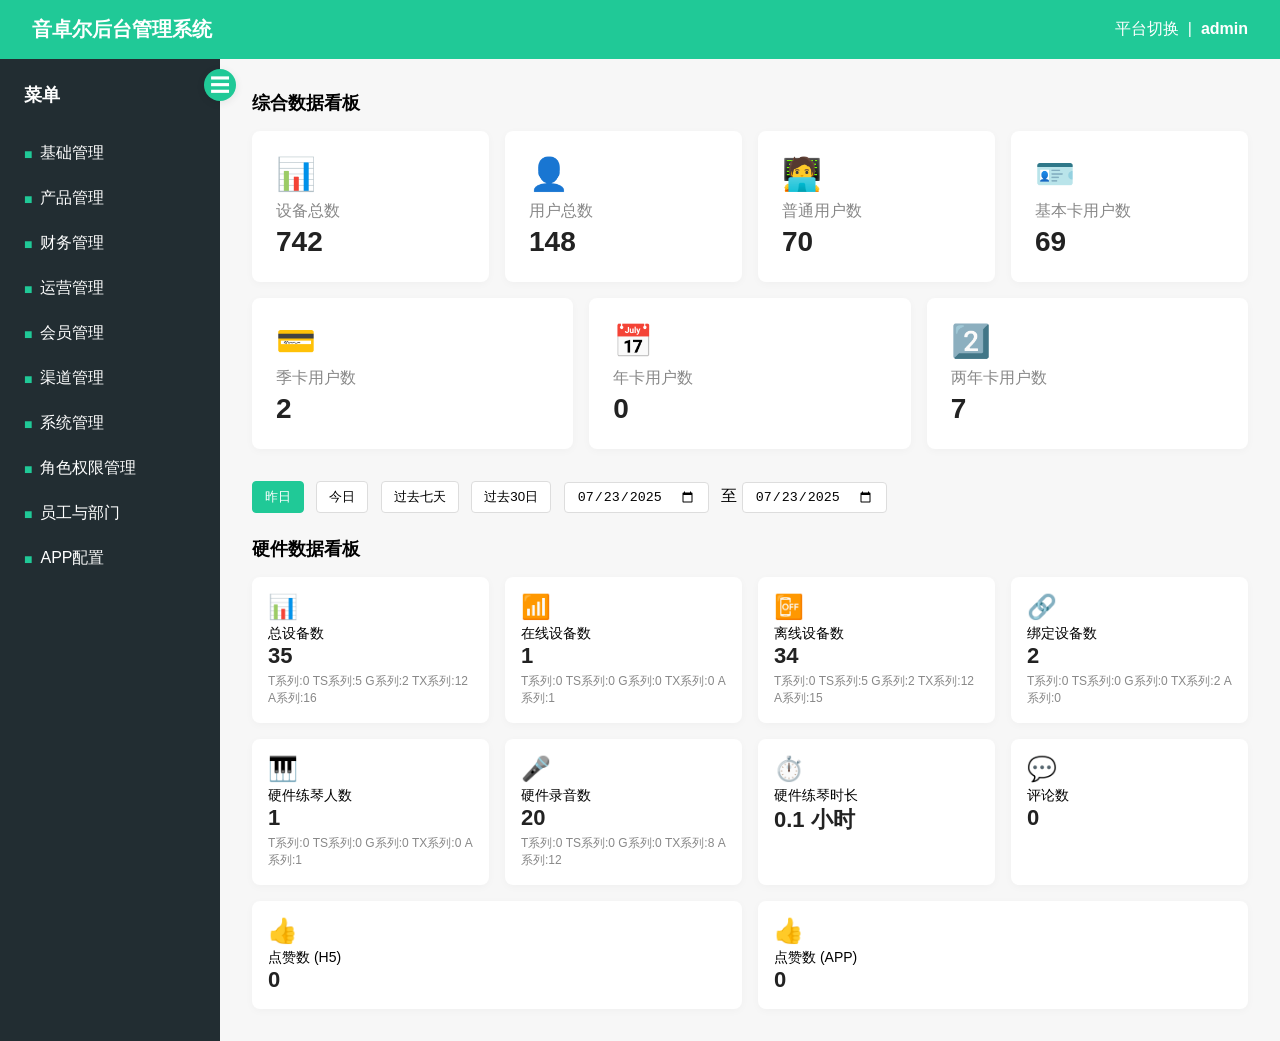
==== 1.html @ 23181c21 "Initial commit" ====
<!DOCTYPE html>
<html lang="zh-CN">
<head>
  <meta charset="UTF-8">
  <title>音卓尔后台管理系统</title>
  <style>
    body {
      margin: 0;
      font-family: "PingFang SC", "Microsoft YaHei", Arial, sans-serif;
      background: #f7f7f7;
    }
    .header {
      background: #20c997;
      color: #fff;
      padding: 16px 32px;
      display: flex;
      justify-content: space-between;
      align-items: center;
    }
    .header .title {
      font-size: 20px;
      font-weight: bold;
    }
    .header .user {
      font-size: 16px;
    }
    .container {
      display: flex;
      min-height: 100vh;
    }
    .sidebar {
      width: 220px;
      background: #222d32;
      color: #fff;
      padding-top: 24px;
      min-height: 100vh;
      transition: width 0.2s;
      position: relative;
    }
    .sidebar.collapsed {
      width: 60px;
    }
    .sidebar h2 {
      font-size: 18px;
      margin: 0 0 24px 24px;
      transition: opacity 0.2s;
    }
    .sidebar.collapsed h2 {
      opacity: 0;
    }
    .sidebar ul {
      list-style: none;
      padding: 0;
      margin: 0;
    }
    .sidebar li {
      padding: 12px 24px;
      cursor: pointer;
      font-size: 16px;
      white-space: nowrap;
      transition: padding 0.2s, font-size 0.2s;
    }
    .sidebar.collapsed li {
      padding: 12px 10px;
      font-size: 0;
    }
    .sidebar li::before {
      content: '\25A0';
      display: inline-block;
      margin-right: 8px;
      font-size: 14px;
      color: #20c997;
      vertical-align: middle;
      transition: margin 0.2s;
    }
    .sidebar.collapsed li::before {
      margin-right: 0;
    }
    .sidebar li:hover {
      background: #1abc9c;
    }
    .sidebar-toggle {
      position: absolute;
      top: 10px;
      right: -16px;
      width: 32px;
      height: 32px;
      background: #20c997;
      color: #fff;
      border-radius: 50%;
      border: none;
      cursor: pointer;
      display: flex;
      align-items: center;
      justify-content: center;
      font-size: 20px;
      z-index: 10;
      box-shadow: 0 2px 8px rgba(0,0,0,0.08);
      transition: right 0.2s;
    }
    .sidebar.collapsed .sidebar-toggle {
      right: -16px;
    }
    .main {
      flex: 1;
      padding: 32px;
      transition: margin-left 0.2s;
    }
    .section-title {
      font-size: 18px;
      margin-bottom: 16px;
      font-weight: bold;
    }
    .dashboard {
      display: flex;
      flex-wrap: wrap;
      gap: 16px;
      margin-bottom: 32px;
    }
    .card {
      background: #fff;
      border-radius: 8px;
      box-shadow: 0 2px 8px rgba(0,0,0,0.03);
      padding: 24px;
      min-width: 180px;
      flex: 1 1 180px;
      display: flex;
      flex-direction: column;
      align-items: flex-start;
      position: relative;
    }
    .card .icon {
      font-size: 32px;
      margin-bottom: 8px;
      color: #20c997;
    }
    .card .label {
      font-size: 16px;
      color: #888;
      margin-bottom: 4px;
    }
    .card .value {
      font-size: 28px;
      font-weight: bold;
      color: #222;
    }
    .filter-bar {
      margin-bottom: 24px;
    }
    .filter-bar button, .filter-bar input {
      margin-right: 8px;
      padding: 6px 12px;
      border: 1px solid #ddd;
      border-radius: 4px;
      background: #fff;
      cursor: pointer;
    }
    .filter-bar button.active {
      background: #20c997;
      color: #fff;
      border-color: #20c997;
    }
    .hardware-dashboard {
      display: flex;
      flex-wrap: wrap;
      gap: 16px;
    }
    .hardware-card {
      background: #fff;
      border-radius: 8px;
      box-shadow: 0 2px 8px rgba(0,0,0,0.03);
      padding: 16px;
      min-width: 160px;
      flex: 1 1 160px;
      display: flex;
      flex-direction: column;
      align-items: flex-start;
      position: relative;
      font-size: 14px;
    }
    .hardware-card .icon {
      font-size: 24px;
      margin-bottom: 4px;
      color: #20c997;
    }
    .hardware-card .value {
      font-size: 22px;
      font-weight: bold;
      color: #222;
    }
    .hardware-card .desc {
      color: #888;
      font-size: 12px;
      margin-top: 4px;
    }
  </style>
</head>
<body>
  <div class="header">
    <div class="title">音卓尔后台管理系统</div>
    <div class="user">平台切换 &nbsp;|&nbsp; <b>admin</b></div>
  </div>
  <div class="container">
    <div class="sidebar" id="sidebar">
      <button class="sidebar-toggle" id="sidebarToggle" title="展开/收起菜单">&#9776;</button>
      <h2>菜单</h2>
      <ul>
        <li>基础管理</li>
        <li>产品管理</li>
        <li>财务管理</li>
        <li>运营管理</li>
        <li>会员管理</li>
        <li>渠道管理</li>
        <li>系统管理</li>
        <li>角色权限管理</li>
        <li>员工与部门</li>
        <li>APP配置</li>
      </ul>
    </div>
    <div class="main">
      <div class="section-title">综合数据看板</div>
      <div class="dashboard">
        <div class="card">
          <div class="icon">📊</div>
          <div class="label">设备总数</div>
          <div class="value">742</div>
        </div>
        <div class="card">
          <div class="icon">👤</div>
          <div class="label">用户总数</div>
          <div class="value">148</div>
        </div>
        <div class="card">
          <div class="icon">🧑‍💻</div>
          <div class="label">普通用户数</div>
          <div class="value">70</div>
        </div>
        <div class="card">
          <div class="icon">🪪</div>
          <div class="label">基本卡用户数</div>
          <div class="value">69</div>
        </div>
        <div class="card">
          <div class="icon">💳</div>
          <div class="label">季卡用户数</div>
          <div class="value">2</div>
        </div>
        <div class="card">
          <div class="icon">📅</div>
          <div class="label">年卡用户数</div>
          <div class="value">0</div>
        </div>
        <div class="card">
          <div class="icon">2️⃣</div>
          <div class="label">两年卡用户数</div>
          <div class="value">7</div>
        </div>
      </div>
      <div class="filter-bar">
        <button class="active">昨日</button>
        <button>今日</button>
        <button>过去七天</button>
        <button>过去30日</button>
        <input type="date" value="2025-07-23"> 至 <input type="date" value="2025-07-23">
      </div>
      <div class="section-title">硬件数据看板</div>
      <div class="hardware-dashboard">
        <div class="hardware-card">
          <div class="icon">📊</div>
          <div class="label">总设备数</div>
          <div class="value">35</div>
          <div class="desc">T系列:0 TS系列:5 G系列:2 TX系列:12 A系列:16</div>
        </div>
        <div class="hardware-card">
          <div class="icon">📶</div>
          <div class="label">在线设备数</div>
          <div class="value">1</div>
          <div class="desc">T系列:0 TS系列:0 G系列:0 TX系列:0 A系列:1</div>
        </div>
        <div class="hardware-card">
          <div class="icon">📴</div>
          <div class="label">离线设备数</div>
          <div class="value">34</div>
          <div class="desc">T系列:0 TS系列:5 G系列:2 TX系列:12 A系列:15</div>
        </div>
        <div class="hardware-card">
          <div class="icon">🔗</div>
          <div class="label">绑定设备数</div>
          <div class="value">2</div>
          <div class="desc">T系列:0 TS系列:0 G系列:0 TX系列:2 A系列:0</div>
        </div>
        <div class="hardware-card">
          <div class="icon">🎹</div>
          <div class="label">硬件练琴人数</div>
          <div class="value">1</div>
          <div class="desc">T系列:0 TS系列:0 G系列:0 TX系列:0 A系列:1</div>
        </div>
        <div class="hardware-card">
          <div class="icon">🎤</div>
          <div class="label">硬件录音数</div>
          <div class="value">20</div>
          <div class="desc">T系列:0 TS系列:0 G系列:0 TX系列:8 A系列:12</div>
        </div>
        <div class="hardware-card">
          <div class="icon">⏱️</div>
          <div class="label">硬件练琴时长</div>
          <div class="value">0.1 小时</div>
        </div>
        <div class="hardware-card">
          <div class="icon">💬</div>
          <div class="label">评论数</div>
          <div class="value">0</div>
        </div>
        <div class="hardware-card">
          <div class="icon">👍</div>
          <div class="label">点赞数 (H5)</div>
          <div class="value">0</div>
        </div>
        <div class="hardware-card">
          <div class="icon">👍</div>
          <div class="label">点赞数 (APP)</div>
          <div class="value">0</div>
        </div>
      </div>
    </div>
  </div>
  <script>
    const sidebar = document.getElementById('sidebar');
    const toggleBtn = document.getElementById('sidebarToggle');
    toggleBtn.addEventListener('click', function() {
      sidebar.classList.toggle('collapsed');
      if (sidebar.classList.contains('collapsed')) {
        toggleBtn.innerHTML = '▶';
      } else {
        toggleBtn.innerHTML = '&#9776;';
      }
    });
  </script>
</body>
</html>
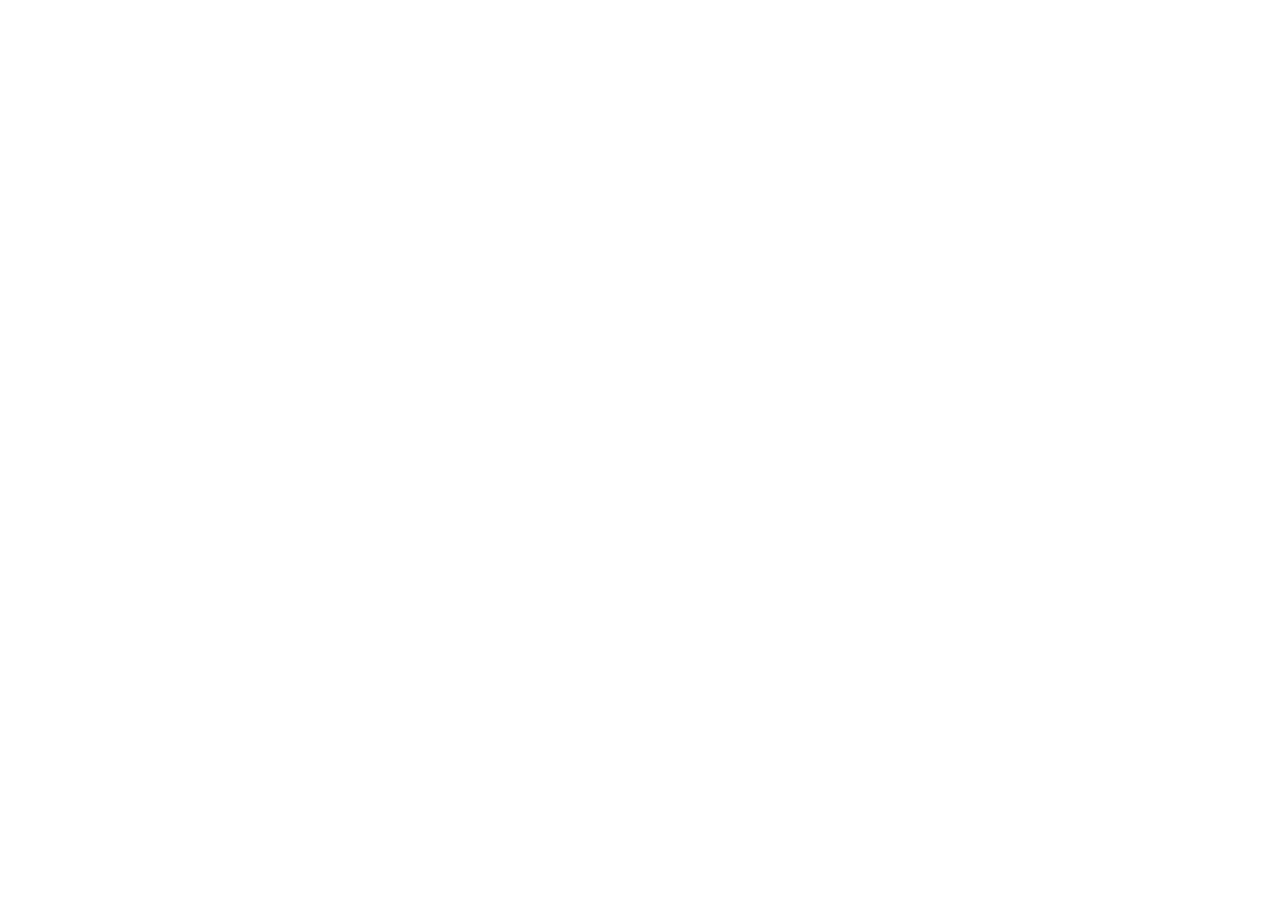
==== commit b8f6c0c9: "初始化项目：冯建峰个人简历网站 - 产品经理/项目经理" ====
--- a/1.html
+++ b/1.html
@@ -1,340 +1,53 @@
 <!DOCTYPE html>
-<html lang="zh-CN">
+<html lang="en">
 <head>
-  <meta charset="UTF-8">
-  <title>音卓尔后台管理系统</title>
-  <style>
-    body {
-      margin: 0;
-      font-family: "PingFang SC", "Microsoft YaHei", Arial, sans-serif;
-      background: #f7f7f7;
-    }
-    .header {
-      background: #20c997;
-      color: #fff;
-      padding: 16px 32px;
-      display: flex;
-      justify-content: space-between;
-      align-items: center;
-    }
-    .header .title {
-      font-size: 20px;
-      font-weight: bold;
-    }
-    .header .user {
-      font-size: 16px;
-    }
-    .container {
-      display: flex;
-      min-height: 100vh;
-    }
-    .sidebar {
-      width: 220px;
-      background: #222d32;
-      color: #fff;
-      padding-top: 24px;
-      min-height: 100vh;
-      transition: width 0.2s;
-      position: relative;
-    }
-    .sidebar.collapsed {
-      width: 60px;
-    }
-    .sidebar h2 {
-      font-size: 18px;
-      margin: 0 0 24px 24px;
-      transition: opacity 0.2s;
-    }
-    .sidebar.collapsed h2 {
-      opacity: 0;
-    }
-    .sidebar ul {
-      list-style: none;
-      padding: 0;
-      margin: 0;
-    }
-    .sidebar li {
-      padding: 12px 24px;
-      cursor: pointer;
-      font-size: 16px;
-      white-space: nowrap;
-      transition: padding 0.2s, font-size 0.2s;
-    }
-    .sidebar.collapsed li {
-      padding: 12px 10px;
-      font-size: 0;
-    }
-    .sidebar li::before {
-      content: '\25A0';
-      display: inline-block;
-      margin-right: 8px;
-      font-size: 14px;
-      color: #20c997;
-      vertical-align: middle;
-      transition: margin 0.2s;
-    }
-    .sidebar.collapsed li::before {
-      margin-right: 0;
-    }
-    .sidebar li:hover {
-      background: #1abc9c;
-    }
-    .sidebar-toggle {
-      position: absolute;
-      top: 10px;
-      right: -16px;
-      width: 32px;
-      height: 32px;
-      background: #20c997;
-      color: #fff;
-      border-radius: 50%;
-      border: none;
-      cursor: pointer;
-      display: flex;
-      align-items: center;
-      justify-content: center;
-      font-size: 20px;
-      z-index: 10;
-      box-shadow: 0 2px 8px rgba(0,0,0,0.08);
-      transition: right 0.2s;
-    }
-    .sidebar.collapsed .sidebar-toggle {
-      right: -16px;
-    }
-    .main {
-      flex: 1;
-      padding: 32px;
-      transition: margin-left 0.2s;
-    }
-    .section-title {
-      font-size: 18px;
-      margin-bottom: 16px;
-      font-weight: bold;
-    }
-    .dashboard {
-      display: flex;
-      flex-wrap: wrap;
-      gap: 16px;
-      margin-bottom: 32px;
-    }
-    .card {
-      background: #fff;
-      border-radius: 8px;
-      box-shadow: 0 2px 8px rgba(0,0,0,0.03);
-      padding: 24px;
-      min-width: 180px;
-      flex: 1 1 180px;
-      display: flex;
-      flex-direction: column;
-      align-items: flex-start;
-      position: relative;
-    }
-    .card .icon {
-      font-size: 32px;
-      margin-bottom: 8px;
-      color: #20c997;
-    }
-    .card .label {
-      font-size: 16px;
-      color: #888;
-      margin-bottom: 4px;
-    }
-    .card .value {
-      font-size: 28px;
-      font-weight: bold;
-      color: #222;
-    }
-    .filter-bar {
-      margin-bottom: 24px;
-    }
-    .filter-bar button, .filter-bar input {
-      margin-right: 8px;
-      padding: 6px 12px;
-      border: 1px solid #ddd;
-      border-radius: 4px;
-      background: #fff;
-      cursor: pointer;
-    }
-    .filter-bar button.active {
-      background: #20c997;
-      color: #fff;
-      border-color: #20c997;
-    }
-    .hardware-dashboard {
-      display: flex;
-      flex-wrap: wrap;
-      gap: 16px;
-    }
-    .hardware-card {
-      background: #fff;
-      border-radius: 8px;
-      box-shadow: 0 2px 8px rgba(0,0,0,0.03);
-      padding: 16px;
-      min-width: 160px;
-      flex: 1 1 160px;
-      display: flex;
-      flex-direction: column;
-      align-items: flex-start;
-      position: relative;
-      font-size: 14px;
-    }
-    .hardware-card .icon {
-      font-size: 24px;
-      margin-bottom: 4px;
-      color: #20c997;
-    }
-    .hardware-card .value {
-      font-size: 22px;
-      font-weight: bold;
-      color: #222;
-    }
-    .hardware-card .desc {
-      color: #888;
-      font-size: 12px;
-      margin-top: 4px;
-    }
-  </style>
+<meta charset="UTF-8">
+<meta name="viewport" content="width=device-width, initial-scale=1.0">
+<title>Play Video on Image Click</title>
+<style>
+  /* 隐藏视频播放器 */
+  #myVideo {
+    display: none;
+  }
+  /* 视频播放器的全屏样式 */
+  .fullscreen-video {
+    position: fixed;
+    top: 0;
+    left: 0;
+    width: 100%;
+    height: 100%;
+    z-index: 1000;
+    background-color: black;
+  }
+</style>
 </head>
 <body>
-  <div class="header">
-    <div class="title">音卓尔后台管理系统</div>
-    <div class="user">平台切换 &nbsp;|&nbsp; <b>admin</b></div>
-  </div>
-  <div class="container">
-    <div class="sidebar" id="sidebar">
-      <button class="sidebar-toggle" id="sidebarToggle" title="展开/收起菜单">&#9776;</button>
-      <h2>菜单</h2>
-      <ul>
-        <li>基础管理</li>
-        <li>产品管理</li>
-        <li>财务管理</li>
-        <li>运营管理</li>
-        <li>会员管理</li>
-        <li>渠道管理</li>
-        <li>系统管理</li>
-        <li>角色权限管理</li>
-        <li>员工与部门</li>
-        <li>APP配置</li>
-      </ul>
-    </div>
-    <div class="main">
-      <div class="section-title">综合数据看板</div>
-      <div class="dashboard">
-        <div class="card">
-          <div class="icon">📊</div>
-          <div class="label">设备总数</div>
-          <div class="value">742</div>
-        </div>
-        <div class="card">
-          <div class="icon">👤</div>
-          <div class="label">用户总数</div>
-          <div class="value">148</div>
-        </div>
-        <div class="card">
-          <div class="icon">🧑‍💻</div>
-          <div class="label">普通用户数</div>
-          <div class="value">70</div>
-        </div>
-        <div class="card">
-          <div class="icon">🪪</div>
-          <div class="label">基本卡用户数</div>
-          <div class="value">69</div>
-        </div>
-        <div class="card">
-          <div class="icon">💳</div>
-          <div class="label">季卡用户数</div>
-          <div class="value">2</div>
-        </div>
-        <div class="card">
-          <div class="icon">📅</div>
-          <div class="label">年卡用户数</div>
-          <div class="value">0</div>
-        </div>
-        <div class="card">
-          <div class="icon">2️⃣</div>
-          <div class="label">两年卡用户数</div>
-          <div class="value">7</div>
-        </div>
-      </div>
-      <div class="filter-bar">
-        <button class="active">昨日</button>
-        <button>今日</button>
-        <button>过去七天</button>
-        <button>过去30日</button>
-        <input type="date" value="2025-07-23"> 至 <input type="date" value="2025-07-23">
-      </div>
-      <div class="section-title">硬件数据看板</div>
-      <div class="hardware-dashboard">
-        <div class="hardware-card">
-          <div class="icon">📊</div>
-          <div class="label">总设备数</div>
-          <div class="value">35</div>
-          <div class="desc">T系列:0 TS系列:5 G系列:2 TX系列:12 A系列:16</div>
-        </div>
-        <div class="hardware-card">
-          <div class="icon">📶</div>
-          <div class="label">在线设备数</div>
-          <div class="value">1</div>
-          <div class="desc">T系列:0 TS系列:0 G系列:0 TX系列:0 A系列:1</div>
-        </div>
-        <div class="hardware-card">
-          <div class="icon">📴</div>
-          <div class="label">离线设备数</div>
-          <div class="value">34</div>
-          <div class="desc">T系列:0 TS系列:5 G系列:2 TX系列:12 A系列:15</div>
-        </div>
-        <div class="hardware-card">
-          <div class="icon">🔗</div>
-          <div class="label">绑定设备数</div>
-          <div class="value">2</div>
-          <div class="desc">T系列:0 TS系列:0 G系列:0 TX系列:2 A系列:0</div>
-        </div>
-        <div class="hardware-card">
-          <div class="icon">🎹</div>
-          <div class="label">硬件练琴人数</div>
-          <div class="value">1</div>
-          <div class="desc">T系列:0 TS系列:0 G系列:0 TX系列:0 A系列:1</div>
-        </div>
-        <div class="hardware-card">
-          <div class="icon">🎤</div>
-          <div class="label">硬件录音数</div>
-          <div class="value">20</div>
-          <div class="desc">T系列:0 TS系列:0 G系列:0 TX系列:8 A系列:12</div>
-        </div>
-        <div class="hardware-card">
-          <div class="icon">⏱️</div>
-          <div class="label">硬件练琴时长</div>
-          <div class="value">0.1 小时</div>
-        </div>
-        <div class="hardware-card">
-          <div class="icon">💬</div>
-          <div class="label">评论数</div>
-          <div class="value">0</div>
-        </div>
-        <div class="hardware-card">
-          <div class="icon">👍</div>
-          <div class="label">点赞数 (H5)</div>
-          <div class="value">0</div>
-        </div>
-        <div class="hardware-card">
-          <div class="icon">👍</div>
-          <div class="label">点赞数 (APP)</div>
-          <div class="value">0</div>
-        </div>
-      </div>
-    </div>
-  </div>
-  <script>
-    const sidebar = document.getElementById('sidebar');
-    const toggleBtn = document.getElementById('sidebarToggle');
-    toggleBtn.addEventListener('click', function() {
-      sidebar.classList.toggle('collapsed');
-      if (sidebar.classList.contains('collapsed')) {
-        toggleBtn.innerHTML = '▶';
-      } else {
-        toggleBtn.innerHTML = '&#9776;';
-      }
-    });
-  </script>
+
+<!-- 图片链接 -->
+<a href="javascript:void(0);" onclick="toggleVideo()">
+  <img src="static/picture/play.svg" alt="Image Description">
+</a>
+
+<!-- 视频播放器 -->
+<video id="myVideo" class="fullscreen-video" width="100%" height="100%" controls>
+  <source src="MVI_7310.MP4" type="video/mp4">
+  您的浏览器不支持视频标签。
+</video>
+
+<script>
+function toggleVideo() {
+  var video = document.getElementById('myVideo');
+  if (video.style.display === 'none') {
+    // 显示视频并全屏播放
+    video.style.display = 'block';
+    video.play();
+  } else {
+    // 隐藏视频并停止播放
+    video.style.display = 'none';
+    video.pause();
+  }
+}
+</script>
+
 </body>
-</html> +</html>
